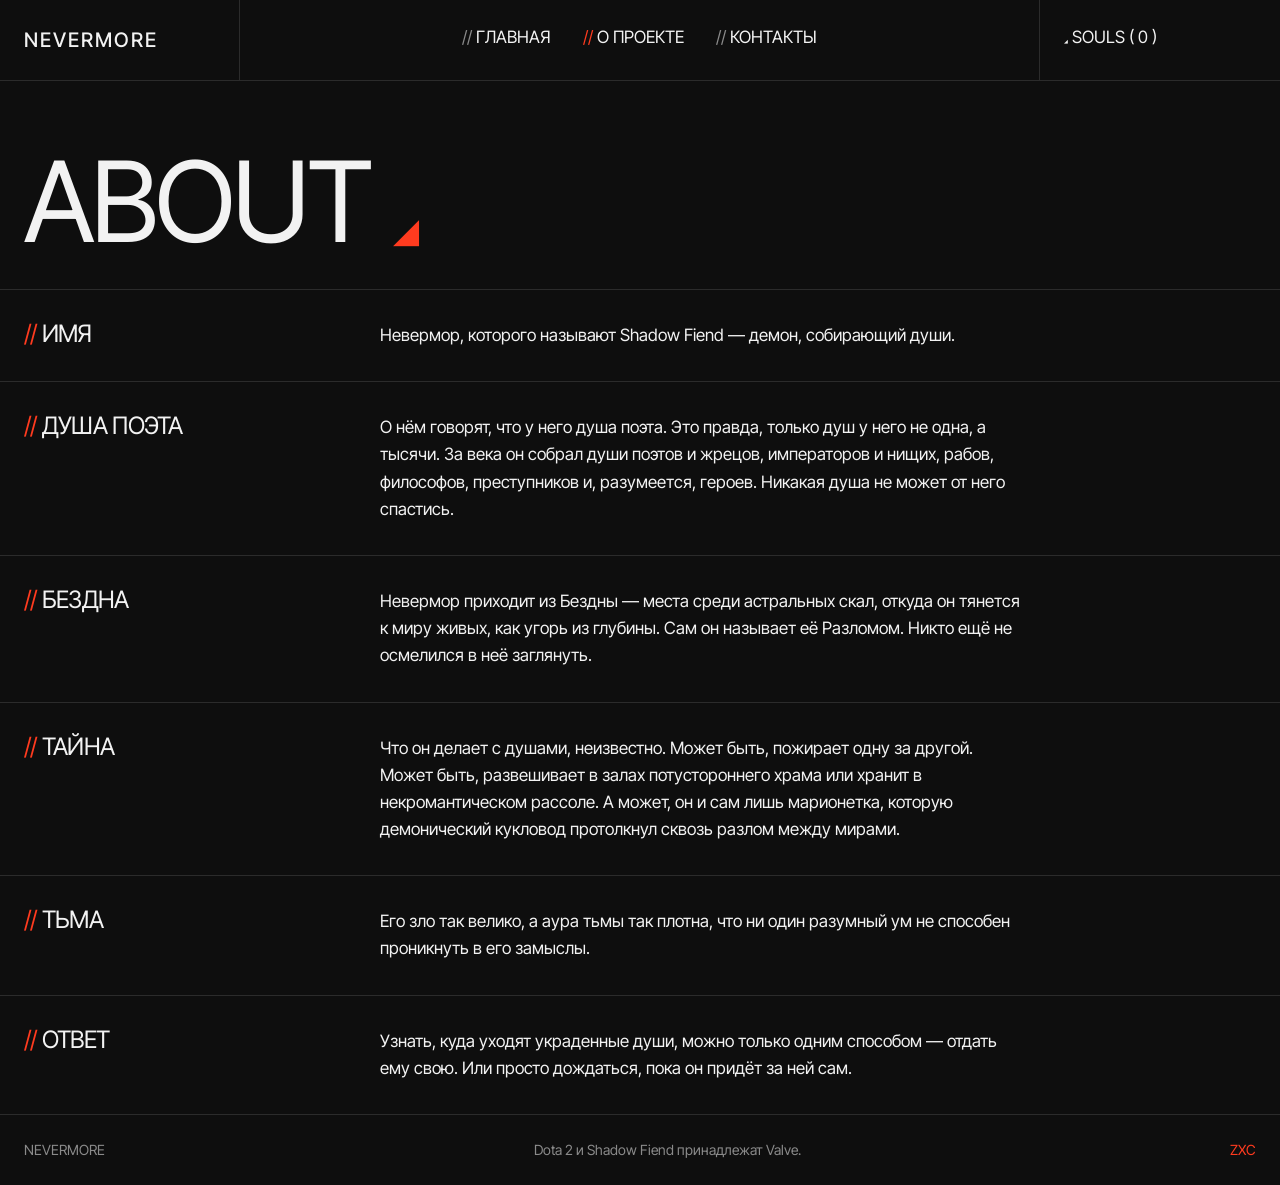
==== about.html @ dd387177 "Add files via upload" ====
<!doctype html>
<html lang="ru">
<head>
  <meta charset="UTF-8">
  <meta name="viewport" content="width=device-width, initial-scale=1.0">
  <title>Shadow Fiend — О проекте</title>
  <link rel="preconnect" href="https://fonts.googleapis.com">
  <link rel="preconnect" href="https://fonts.gstatic.com" crossorigin>
  <link href="https://fonts.googleapis.com/css2?family=Inter+Tight:wght@400;500&display=swap" rel="stylesheet">
  <link rel="stylesheet" href="style.css">
</head>
<body>

  <header class="header">
    <a class="logo" href="index.html">NEVERMORE</a>
    <nav class="nav">
      <a href="index.html"><span class="slash">//</span> Главная</a>
      <a href="about.html" class="active"><span class="slash">//</span> О проекте</a>
      <a href="contacts.html"><span class="slash">//</span> Контакты</a>
    </nav>
    <div class="header-side"><span class="tri">◢</span> SOULS ( 0 )</div>
  </header>

  <main>
    <div class="page-title">
      <h1>ABOUT <span class="tri accent">◢</span></h1>
    </div>

    <!-- Каждая строка: слева заголовок, справа текст -->
    <section class="row">
      <h2><span class="accent">//</span> Имя</h2>
      <p>Невермор, которого называют Shadow Fiend — демон, собирающий души.</p>
    </section>

    <section class="row">
      <h2><span class="accent">//</span> Душа поэта</h2>
      <p>О нём говорят, что у него душа поэта. Это правда, только душ у него не одна, а тысячи. За века он собрал души поэтов и жрецов, императоров и нищих, рабов, философов, преступников и, разумеется, героев. Никакая душа не может от него спастись.</p>
    </section>

    <section class="row">
      <h2><span class="accent">//</span> Бездна</h2>
      <p>Невермор приходит из Бездны — места среди астральных скал, откуда он тянется к миру живых, как угорь из глубины. Сам он называет её Разломом. Никто ещё не осмелился в неё заглянуть.</p>
    </section>

    <section class="row">
      <h2><span class="accent">//</span> Тайна</h2>
      <p>Что он делает с душами, неизвестно. Может быть, пожирает одну за другой. Может быть, развешивает в залах потустороннего храма или хранит в некромантическом рассоле. А может, он и сам лишь марионетка, которую демонический кукловод протолкнул сквозь разлом между мирами.</p>
    </section>

    <section class="row">
      <h2><span class="accent">//</span> Тьма</h2>
      <p>Его зло так велико, а аура тьмы так плотна, что ни один разумный ум не способен проникнуть в его замыслы.</p>
    </section>

    <section class="row">
      <h2><span class="accent">//</span> Ответ</h2>
      <p>Узнать, куда уходят украденные души, можно только одним способом — отдать ему свою. Или просто дождаться, пока он придёт за ней сам.</p>
    </section>
  </main>

  <footer class="footer">
    <span>NEVERMORE</span>
    <span>Dota 2 и Shadow Fiend принадлежат Valve.</span>
    <span class="accent">ZXC</span>
  </footer>

</body>
</html>
---- style.css ----
/* =========================================
   1. ЦВЕТА — все в одном месте
   ========================================= */
:root {
  --bg: #0e0e0e;      /* фон страницы */
  --cell: #1a1a1a;    /* фон под картинками */
  --line: #2b2b2b;    /* тонкие линии сетки */
  --text: #f2f2f2;    /* основной текст */
  --muted: #8a8a8a;   /* серый текст и «//» в меню */
  --accent: #ff3b1f;  /* красно-оранжевый акцент */
}

/* =========================================
   2. БАЗА
   ========================================= */
* { box-sizing: border-box; }

body {
  margin: 0;
  font-family: "Inter Tight", Arial, sans-serif;
  font-size: 17px;
  line-height: 1.6;
  color: var(--text);
  background: var(--bg);
  overflow-x: hidden;   /* чтобы квадратики-метки не давали прокрутку вбок */
}

/* Все крупные заголовки — капсом, плотно, без жирности */
h1, h2, h3 {
  margin: 0;
  font-weight: 400;
  line-height: 1;
  letter-spacing: -0.03em;
  text-transform: uppercase;
}
h1 { font-size: 48px; }
h2 { font-size: 32px; }
h3 { font-size: 28px; }

p { margin: 0; max-width: 640px; }

a { color: var(--text); }
a:focus-visible { outline: 2px solid var(--accent); outline-offset: 3px; }

img { max-width: 100%; display: block; }

/* Маленькие повторяющиеся элементы */
.accent { color: var(--accent); }
.tri { font-size: 0.3em; }          /* треугольничек ◢ */
.slash { color: var(--muted); }     /* «//» перед пунктами меню */

/* =========================================
   3. ШАПКА
   На телефоне клетки идут друг под другом,
   на ПК — в три колонки (см. блок 9).
   ========================================= */
.header {
  display: grid;
  border-bottom: 1px solid var(--line);
}

.logo,
.nav,
.header-side {
  padding: 24px;
}

.logo {
  font-size: 20px;
  font-weight: 500;
  letter-spacing: 0.1em;
  text-decoration: none;
  border-bottom: 1px solid var(--line);
}

.nav {
  display: flex;
  flex-wrap: wrap;
  gap: 16px 32px;
  border-bottom: 1px solid var(--line);
}

.nav a {
  text-decoration: none;
  text-transform: uppercase;
}

/* Текущая страница и наведение: «//» становится красным */
.nav a.active .slash,
.nav a:hover .slash {
  color: var(--accent);
}

.header-side { text-transform: uppercase; }

/* =========================================
   4. ПЕРВЫЙ ЭКРАН
   ========================================= */
.hero {
  display: grid;
}

.hero > * {
  border-bottom: 1px solid var(--line);
}

.hero-empty { display: none; }   /* пустые клетки нужны только на ПК */

.hero-main {
  position: relative;   /* чтобы метки .mark вставали по углам этой клетки */
  padding: 48px 24px;
}

/* Каждая строка заголовка — отдельный блок с линией снизу */
.line {
  display: block;
  padding: 16px 0;
  border-bottom: 1px solid var(--line);
}
.line:last-child { border-bottom: none; }

.line-shift { padding-left: 15%; }       /* «лесенка» */
.line-shift .tri { vertical-align: top; }

/* Квадратики на пересечениях линий */
.mark {
  position: absolute;
  width: 8px;
  height: 8px;
  background: #444;
}
.mark-top    { top: -4px;    left: -4px; }
.mark-bottom { bottom: -4px; right: -4px; }

.hero-count {
  padding: 24px;
  font-size: 28px;
  line-height: 1.1;
  color: var(--muted);
  text-transform: uppercase;
  display: flex;
  align-items: center;
}

.zxc {
  padding: 32px 24px;
  font-size: 56px;
  text-align: center;
  color: var(--accent);
}

/* Стрелки вниз: квадрат с двумя рамками, повёрнутый на 45° */
.chevrons {
  display: flex;
  flex-direction: column;
  align-items: center;
  justify-content: center;
  padding: 24px;
}
.chevron {
  width: 18px;
  height: 18px;
  border-right: 1.5px solid var(--muted);
  border-bottom: 1.5px solid var(--muted);
  transform: rotate(45deg);
}

/* =========================================
   5. РАЗДЕЛЫ
   ========================================= */
.section-head {
  display: flex;
  justify-content: space-between;
  align-items: flex-end;
  gap: 16px;
  padding: 48px 24px 32px;
  border-bottom: 1px solid var(--line);
}

.link-all {
  text-transform: uppercase;
  text-underline-offset: 6px;
  white-space: nowrap;
}
.link-all:hover { color: var(--accent); }

/* Серый квадрат под картинку или большой символ */
.pic {
  aspect-ratio: 1;
  background: var(--cell);
  display: flex;
  align-items: center;
  justify-content: center;
  overflow: hidden;
}
.pic img {
  width: 100%;
  height: 100%;
  object-fit: cover;
}

/* Большой символ вместо картинки в карточке */
.glyph {
  font-size: 96px;
  letter-spacing: -0.04em;
}

.meta {
  margin: 8px 0 16px;
  font-size: 22px;
  color: var(--muted);
}

/* Блок «о герое»: картинка + текст */
.hero-card {
  display: grid;
  border-bottom: 1px solid var(--line);
}
.hero-card .pic { margin: 24px; }
.hero-card-text { padding: 24px; }

/* =========================================
   6. КАРТОЧКИ СПОСОБНОСТЕЙ
   auto-fit + minmax = браузер сам решает,
   сколько карточек влезет в ряд (не уже 240px).
   ========================================= */
.cards {
  display: grid;
  grid-template-columns: repeat(auto-fit, minmax(240px, 1fr));
}

.card {
  padding: 24px;
  border-right: 1px solid var(--line);
  border-bottom: 1px solid var(--line);
}
.card .pic { margin-bottom: 24px; }

/* =========================================
   7. СТРАНИЦЫ «О ПРОЕКТЕ» И «КОНТАКТЫ»
   ========================================= */
.page-title {
  padding: 64px 24px 32px;
  border-bottom: 1px solid var(--line);
}

.row {
  display: grid;
  gap: 16px;
  padding: 32px 24px;
  border-bottom: 1px solid var(--line);
}
.row h2 { font-size: 24px; }

.list { margin: 0; padding-left: 20px; }
.list li { margin-bottom: 8px; }
.list li::marker { color: var(--accent); }

.row a { text-underline-offset: 5px; }
.row a:hover { color: var(--accent); }

/* =========================================
   8. ПОДВАЛ
   ========================================= */
.footer {
  display: flex;
  flex-wrap: wrap;
  justify-content: space-between;
  gap: 16px;
  padding: 24px;
  font-size: 14px;
  color: var(--muted);
}

/* =========================================
   9. АДАПТИВ: экраны от 1024px (ПК)
   Здесь включаем сетку в три колонки.
   ========================================= */
@media (min-width: 1024px) {
  h1 { font-size: 112px; }
  h2 { font-size: 56px; }

  /* Три колонки: 240px | всё остальное | 240px */
  .header,
  .hero {
    grid-template-columns: 240px 1fr 240px;
  }

  .logo,
  .nav {
    border-bottom: none;
    border-right: 1px solid var(--line);
  }
  .nav { justify-content: center; }

  .hero-empty { display: block; }
  .hero-empty,
  .hero-main,
  .zxc {
    border-right: 1px solid var(--line);
  }
  .hero-main { padding: 64px 48px; }

  .hero-card { grid-template-columns: 420px 1fr; }
  .hero-card-text {
    border-left: 1px solid var(--line);
    padding: 48px;
  }

  .row { grid-template-columns: 340px 1fr; }
}
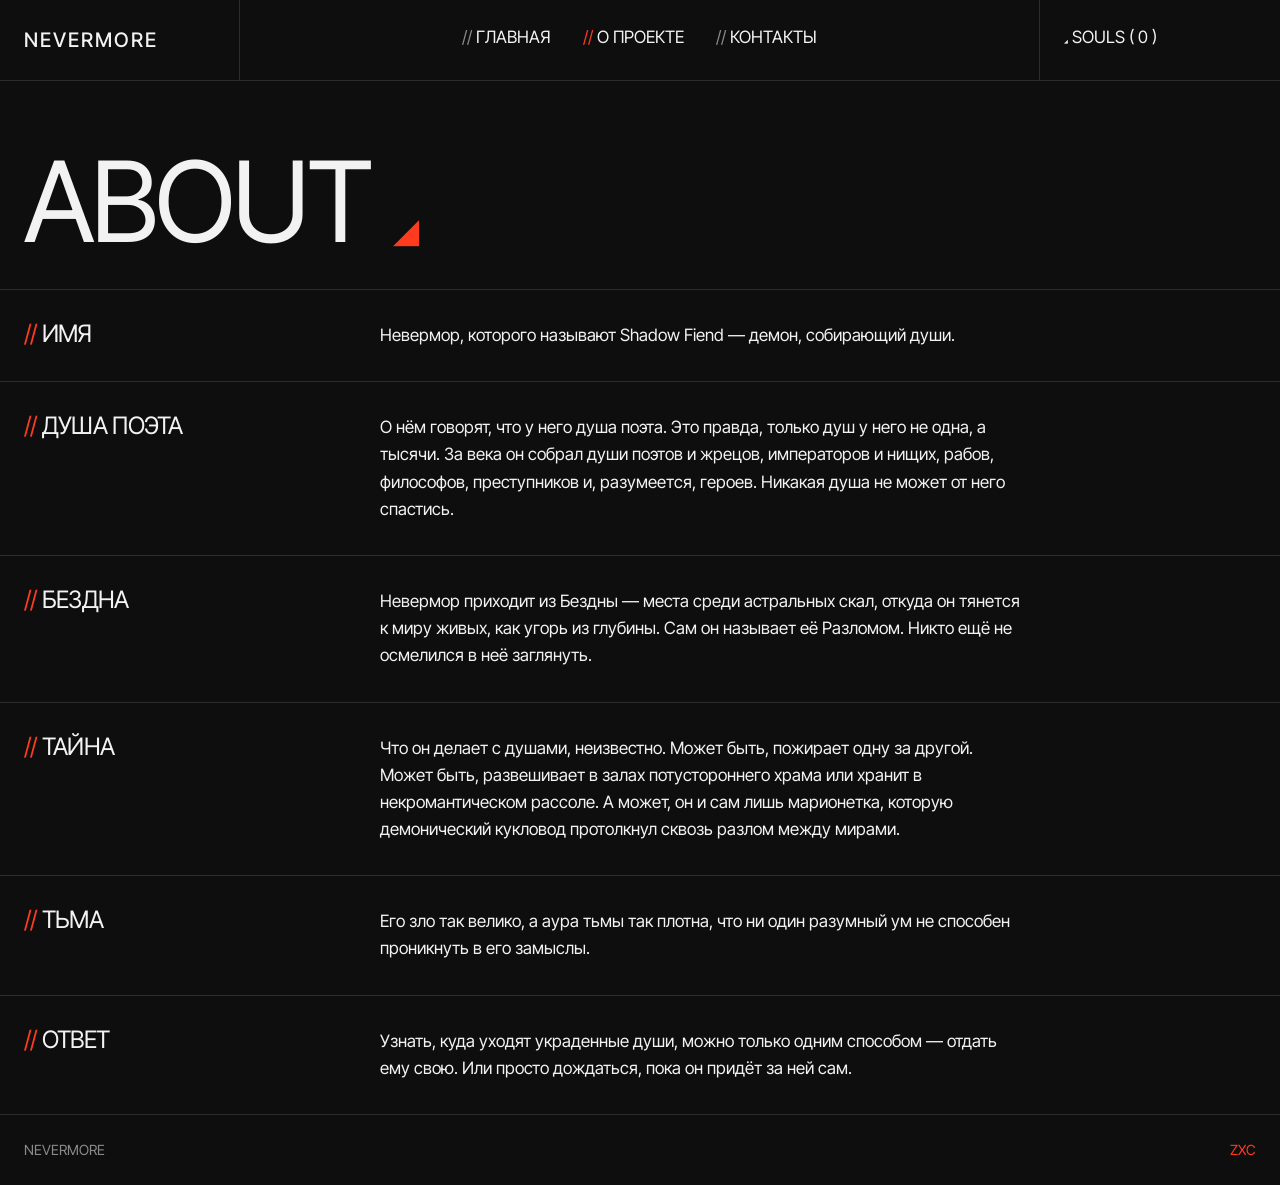
==== commit a016d1b9: "Update about.html" ====
--- a/about.html
+++ b/about.html
@@ -60,7 +60,7 @@
 
   <footer class="footer">
     <span>NEVERMORE</span>
-    <span>Dota 2 и Shadow Fiend принадлежат Valve.</span>
+    
     <span class="accent">ZXC</span>
   </footer>
 
